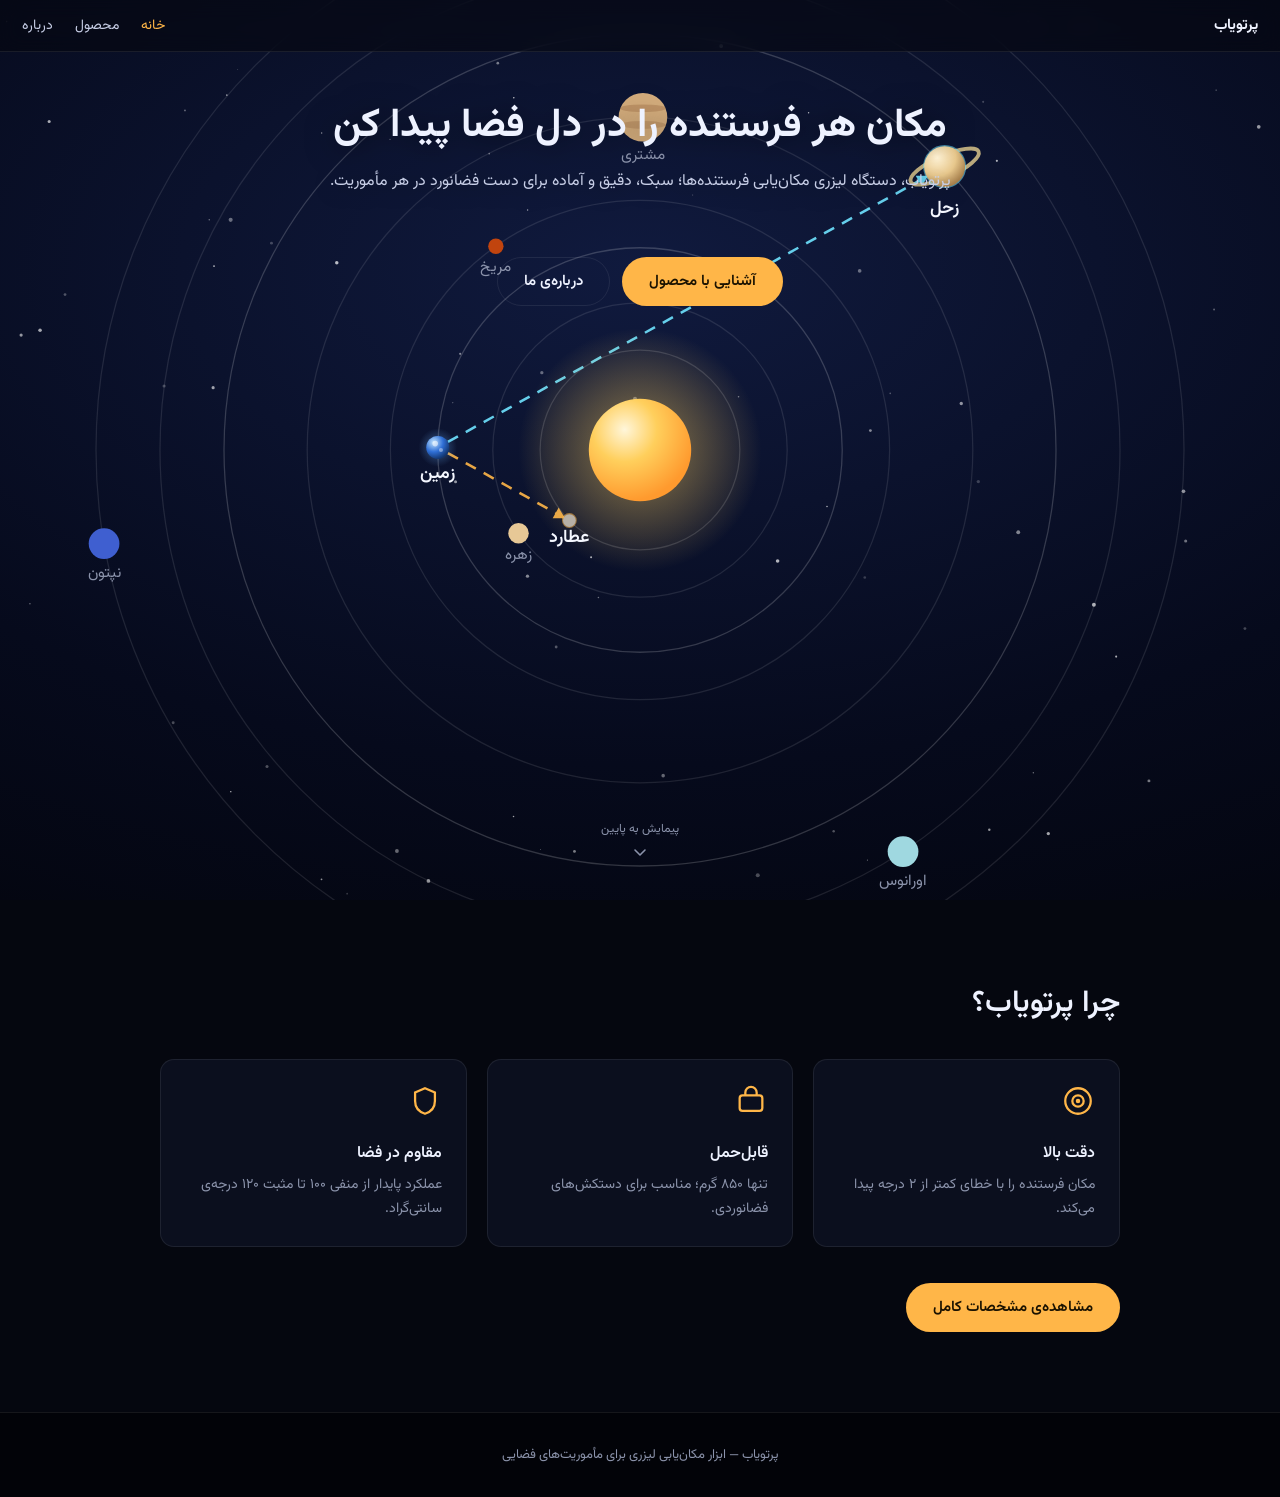
==== index.html @ bbfb4006 "Add files via upload" ====
<!DOCTYPE html>
<html lang="fa" dir="rtl">
<head>
<meta charset="UTF-8">
<meta name="viewport" content="width=device-width, initial-scale=1.0">
<meta name="color-scheme" content="dark">
<title>پرتویاب | مکان‌یابی لیزری فرستنده‌های فضایی</title>
<link rel="preconnect" href="https://fonts.googleapis.com">
<link rel="preconnect" href="https://fonts.gstatic.com" crossorigin>
<link href="https://fonts.googleapis.com/css2?family=Vazirmatn:wght@400;500;600;700&display=swap" rel="stylesheet">
<link rel="stylesheet" href="styles.css">
</head>
<body>

<nav class="nav">
  <a class="nav-mark" href="index.html">پرتویاب</a>
  <div class="nav-links">
    <a href="index.html">خانه</a>
    <a href="product.html">محصول</a>
    <a href="about.html">درباره</a>
  </div>
</nav>

<div id="bg-root"></div>

<main>
  <section id="hero" class="hero">
    <div class="hero-inner">
      <h1 class="hero-title">مکان هر فرستنده را در دل فضا پیدا کن</h1>
      <p class="hero-sub">پرتویاب، دستگاه لیزری مکان‌یابی فرستنده‌ها؛ سبک، دقیق و آماده برای دست فضانورد در هر مأموریت.</p>
      <p class="hero-caption" id="caption" aria-live="polite"></p>
      <div class="hero-ctas">
        <a class="btn" href="product.html">آشنایی با محصول</a>
        <a class="btn btn-ghost" href="about.html">درباره‌ی ما</a>
      </div>
    </div>
    <a href="#more" class="scroll-cue">
      <span>پیمایش به پایین</span>
      <svg width="16" height="16" viewBox="0 0 16 16" aria-hidden="true"><path d="M3 6l5 5 5-5" stroke="currentColor" stroke-width="1.6" fill="none" stroke-linecap="round" stroke-linejoin="round"/></svg>
    </a>
  </section>

  <section id="more" class="section">
    <div class="section-inner">
      <h2>چرا پرتویاب؟</h2>
      <div class="grid">
        <div class="card">
          <svg class="icon" viewBox="0 0 24 24" fill="none" stroke="currentColor" stroke-width="1.6"><circle cx="12" cy="12" r="9"/><circle cx="12" cy="12" r="4"/><circle cx="12" cy="12" r="0.8" fill="currentColor"/></svg>
          <h3>دقت بالا</h3>
          <p>مکان فرستنده را با خطای کمتر از ۲ درجه پیدا می‌کند.</p>
        </div>
        <div class="card">
          <svg class="icon" viewBox="0 0 24 24" fill="none" stroke="currentColor" stroke-width="1.6"><rect x="4" y="8" width="16" height="11" rx="2"/><path d="M8 8V6a4 4 0 0 1 8 0v2"/></svg>
          <h3>قابل‌حمل</h3>
          <p>تنها ۸۵۰ گرم؛ مناسب برای دستکش‌های فضانوردی.</p>
        </div>
        <div class="card">
          <svg class="icon" viewBox="0 0 24 24" fill="none" stroke="currentColor" stroke-width="1.6"><path d="M12 3l7 3v6c0 5-3.2 7.8-7 9-3.8-1.2-7-4-7-9V6l7-3z"/></svg>
          <h3>مقاوم در فضا</h3>
          <p>عملکرد پایدار از منفی ۱۰۰ تا مثبت ۱۲۰ درجه‌ی سانتی‌گراد.</p>
        </div>
      </div>
      <div class="section-cta">
        <a class="btn" href="product.html">مشاهده‌ی مشخصات کامل</a>
      </div>
    </div>
  </section>
</main>

<footer class="site-footer">
  <p>پرتویاب — ابزار مکان‌یابی لیزری برای مأموریت‌های فضایی</p>
</footer>

<script src="script.js"></script>
</body>
</html>
---- styles.css ----
:root{
  --void:#05070f;
  --void-2:#020308;
  --nebula:#101a3e;
  --nebula-2:#060a1c;
  --ink:#eef2ff;
  --ink-soft:#c7cee6;
  --ink-mute:#8b93ab;
  --gold:#ffb648;
  --cyan:#6fe3ff;
  --card:#0b0f1e;
  --border:rgba(255,255,255,0.08);
  --font:'Vazirmatn', Tahoma, Arial, sans-serif;
  color-scheme: dark;
}
*{ box-sizing:border-box; }
html,body{ margin:0; padding:0; background:var(--void); }
body{ font-family:var(--font); color:var(--ink); }
a{ color:inherit; }
@media (prefers-reduced-motion:no-preference){ html{ scroll-behavior:smooth; } }

/* nav */
.nav{ position:fixed; top:0; left:0; right:0; z-index:50; display:flex; align-items:center; justify-content:space-between; padding:14px 22px; background:rgba(5,7,15,0.6); backdrop-filter:blur(10px); -webkit-backdrop-filter:blur(10px); border-bottom:1px solid var(--border); }
.nav-mark{ font-size:15px; font-weight:700; color:var(--ink); text-decoration:none; }
.nav-links{ display:flex; gap:22px; }
.nav-links a{ font-size:14px; color:var(--ink-soft); text-decoration:none; }
.nav-links a:hover{ color:var(--ink); }
.nav-links a[aria-current="page"]{ color:var(--gold); }
.nav-links a:focus-visible{ outline:2px solid var(--ink); outline-offset:3px; border-radius:4px; }

/* fixed animated background (injected by script.js into #bg-root) */
.bg-solar{ position:fixed; inset:0; z-index:0; background:radial-gradient(ellipse 130% 100% at 50% 30%, var(--nebula) 0%, var(--nebula-2) 55%, var(--void-2) 100%); }
#solar-svg{ position:absolute; inset:0; width:100%; height:100%; display:block; }
.label{ text-anchor:middle; font-family:var(--font); }
.label-strong{ fill:#f4f7ff; font-weight:600; font-size:14px; }
.label-soft{ fill:var(--ink-mute); font-weight:400; font-size:12px; }
.planet{ cursor:pointer; }
.traveler{ pointer-events:none; }
.pulse{ fill:none; stroke-width:1.6; opacity:.55; transform-box:fill-box; transform-origin:center; }
.pulse-gold{ stroke:var(--gold); }
.pulse-cyan{ stroke:var(--cyan); }
#path-em,#path-es{ transition:stroke-width .2s ease; }
.boost{ stroke-width:4; }
@media (prefers-reduced-motion:no-preference){
  .pulse{ animation:pulse 2.4s ease-out infinite; }
  #path-em,#path-es{ animation:dashflow 1.3s linear infinite; }
  .star.twinkle{ animation:twinkle 3s ease-in-out infinite; }
  .diag-pulse{ animation:pulse 2.4s ease-out infinite; transform-box:fill-box; transform-origin:center; }
}
@keyframes pulse{ 0%{ transform:scale(1); opacity:.55; } 100%{ transform:scale(2.8); opacity:0; } }
@keyframes twinkle{ 0%,100%{ opacity:.25; } 50%{ opacity:.9; } }
@keyframes dashflow{ to{ stroke-dashoffset:-32; } }

/* home hero */
.hero{ position:relative; z-index:1; min-height:100vh; min-height:100dvh; display:flex; flex-direction:column; align-items:center; text-align:center; padding:calc(64px + 4vh) 20px 40px; pointer-events:none; }
.hero-inner{ max-width:640px; }
.hero-title{ margin:0 0 16px; font-size:clamp(24px,5vw,40px); font-weight:700; line-height:1.3; text-shadow:0 2px 28px rgba(0,0,0,.55); }
.hero-sub{ margin:0 0 20px; font-size:16px; color:var(--ink-soft); line-height:1.75; text-shadow:0 2px 20px rgba(0,0,0,.5); }
.hero-caption{ min-height:1.5em; margin:0 0 20px; font-size:14px; font-weight:500; color:var(--gold); text-shadow:0 2px 16px rgba(0,0,0,.6); }
.hero-ctas{ display:flex; gap:12px; justify-content:center; flex-wrap:wrap; }
.scroll-cue{ pointer-events:auto; margin-top:auto; display:flex; flex-direction:column; align-items:center; gap:6px; color:var(--ink-mute); text-decoration:none; font-size:12px; }
.scroll-cue:focus-visible{ outline:2px solid var(--ink); outline-offset:4px; border-radius:6px; }

/* short page header (product / about) */
.page-header{ position:relative; z-index:1; min-height:50vh; display:flex; flex-direction:column; justify-content:center; align-items:center; text-align:center; padding:110px 20px 40px; pointer-events:none; }
.page-header h1{ margin:0 0 12px; font-size:clamp(26px,5vw,42px); font-weight:700; text-shadow:0 2px 28px rgba(0,0,0,.6); }
.page-header p{ margin:0; max-width:560px; font-size:16px; color:var(--ink-soft); line-height:1.7; text-shadow:0 2px 20px rgba(0,0,0,.5); }

/* content sections */
.section{ position:relative; z-index:10; background:var(--void); padding:80px 20px; }
.section-alt{ background:#070b18; }
.section-inner{ max-width:960px; margin:0 auto; }
.section h2{ margin:0 0 16px; font-size:clamp(22px,3.4vw,30px); font-weight:600; }
.section p{ margin:0 0 14px; font-size:16px; line-height:1.85; color:var(--ink-soft); max-width:720px; }
.section p:last-child{ margin-bottom:0; }
.section-cta{ margin-top:36px; }

.grid{ display:grid; grid-template-columns:repeat(auto-fit,minmax(220px,1fr)); gap:20px; margin-top:32px; }
.card{ background:var(--card); border:1px solid var(--border); border-radius:14px; padding:24px; }
.card .icon{ width:34px; height:34px; color:var(--gold); margin-bottom:14px; }
.card h3{ margin:0 0 8px; font-size:16px; font-weight:600; }
.card p{ margin:0; font-size:14px; color:var(--ink-mute); line-height:1.7; max-width:none; }

.spec-table{ width:100%; border-collapse:collapse; margin-top:8px; }
.spec-table tr{ border-bottom:1px solid var(--border); }
.spec-table td{ padding:14px 4px; font-size:15px; }
.spec-table td:first-child{ color:var(--ink-mute); width:46%; }
.spec-table td:last-child{ color:var(--ink); font-weight:500; }

.list-clean{ margin:0; padding:0; list-style:none; display:grid; gap:14px; }
.list-clean li{ padding-right:22px; position:relative; font-size:16px; color:var(--ink-soft); line-height:1.7; }
.list-clean li::before{ content:""; position:absolute; right:0; top:9px; width:7px; height:7px; border-radius:50%; background:var(--cyan); }

.btn{ display:inline-flex; align-items:center; gap:8px; padding:12px 26px; border-radius:999px; background:var(--gold); color:#1a1200; font-weight:600; font-size:15px; text-decoration:none; pointer-events:auto; border:1px solid transparent; }
.btn:hover{ background:#ffc670; }
.btn:focus-visible{ outline:2px solid var(--ink); outline-offset:4px; }
.btn-ghost{ background:transparent; border:1px solid var(--border); color:var(--ink); }
.btn-ghost:hover{ border-color:rgba(255,255,255,0.25); }

.how-diagram{ width:100%; max-width:520px; display:block; margin:32px auto 0; }
.diag-label{ font-family:var(--font); font-size:13px; fill:var(--ink-soft); }

.site-footer{ position:relative; z-index:10; background:var(--void-2); padding:32px 20px; text-align:center; border-top:1px solid var(--border); }
.site-footer p{ margin:0; font-size:13px; color:var(--ink-mute); }
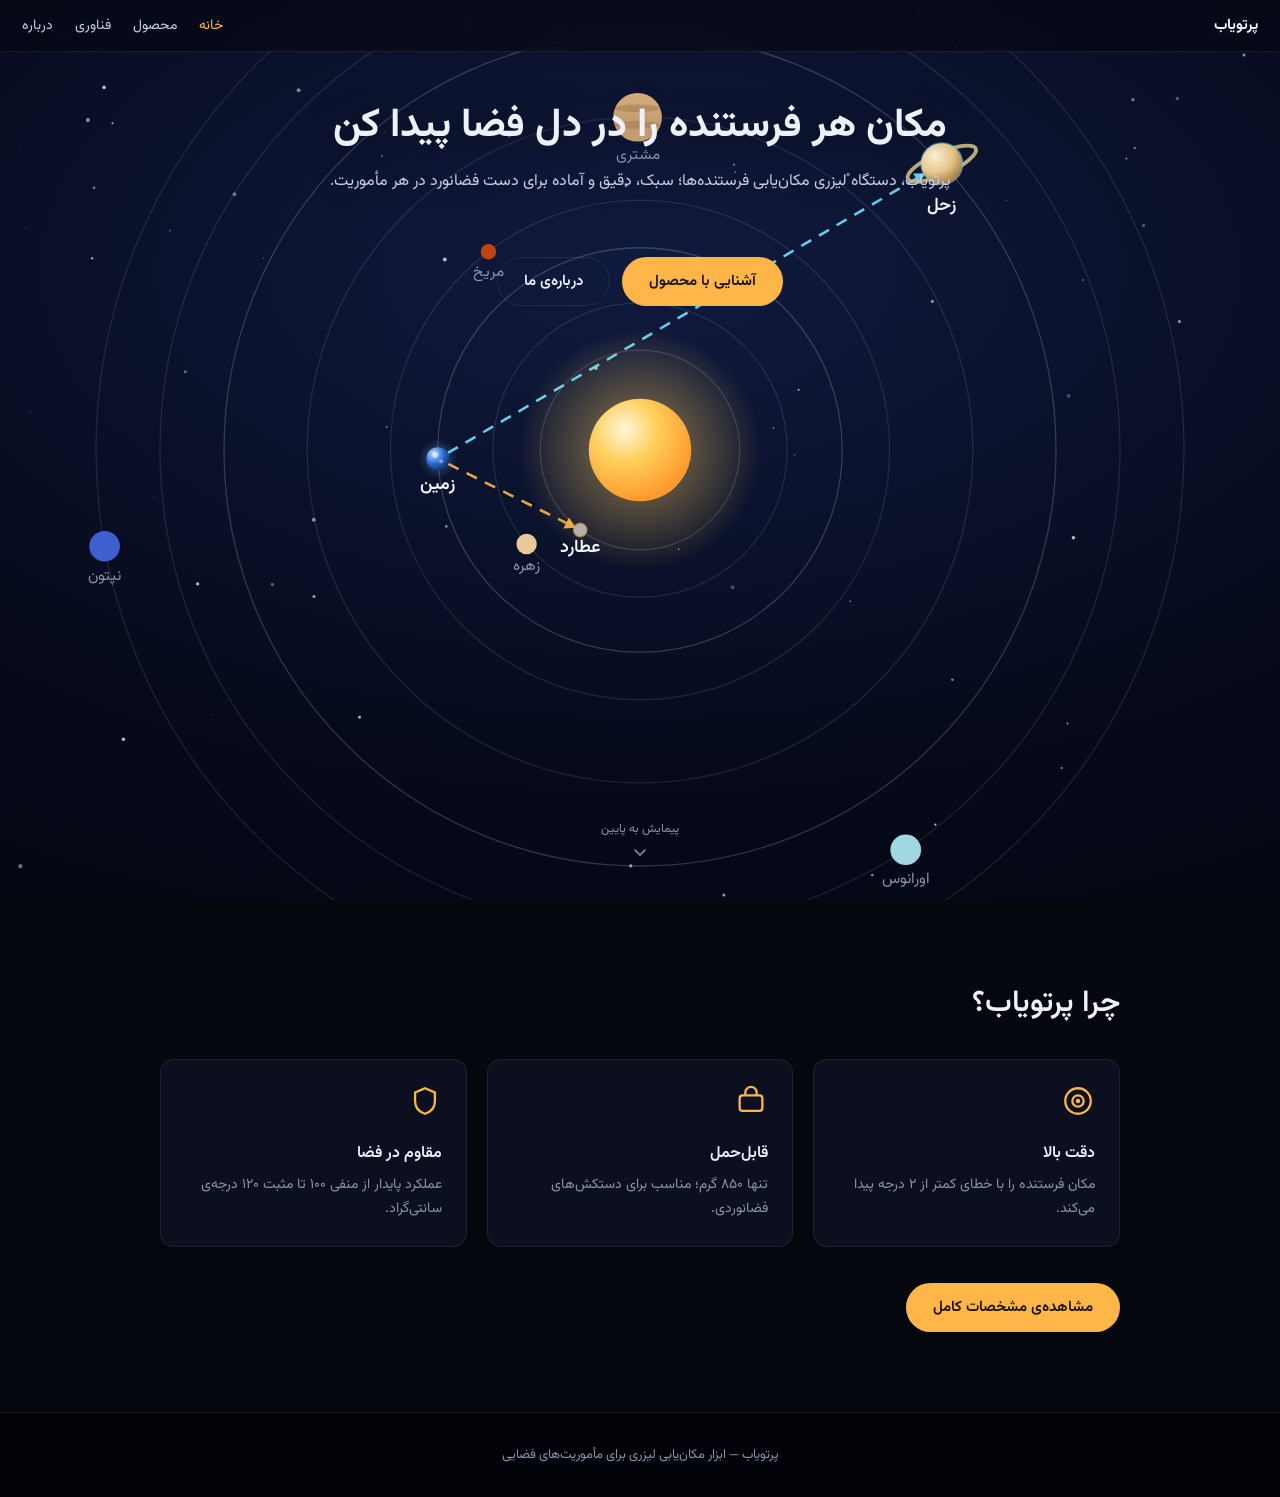
==== commit 2c976434: "Rename index_v02.html to index.html" ====
--- a/index.html
+++ b/index.html
@@ -17,6 +17,7 @@
   <div class="nav-links">
     <a href="index.html">خانه</a>
     <a href="product.html">محصول</a>
+    <a href="tech.html">فناوری</a>
     <a href="about.html">درباره</a>
   </div>
 </nav>
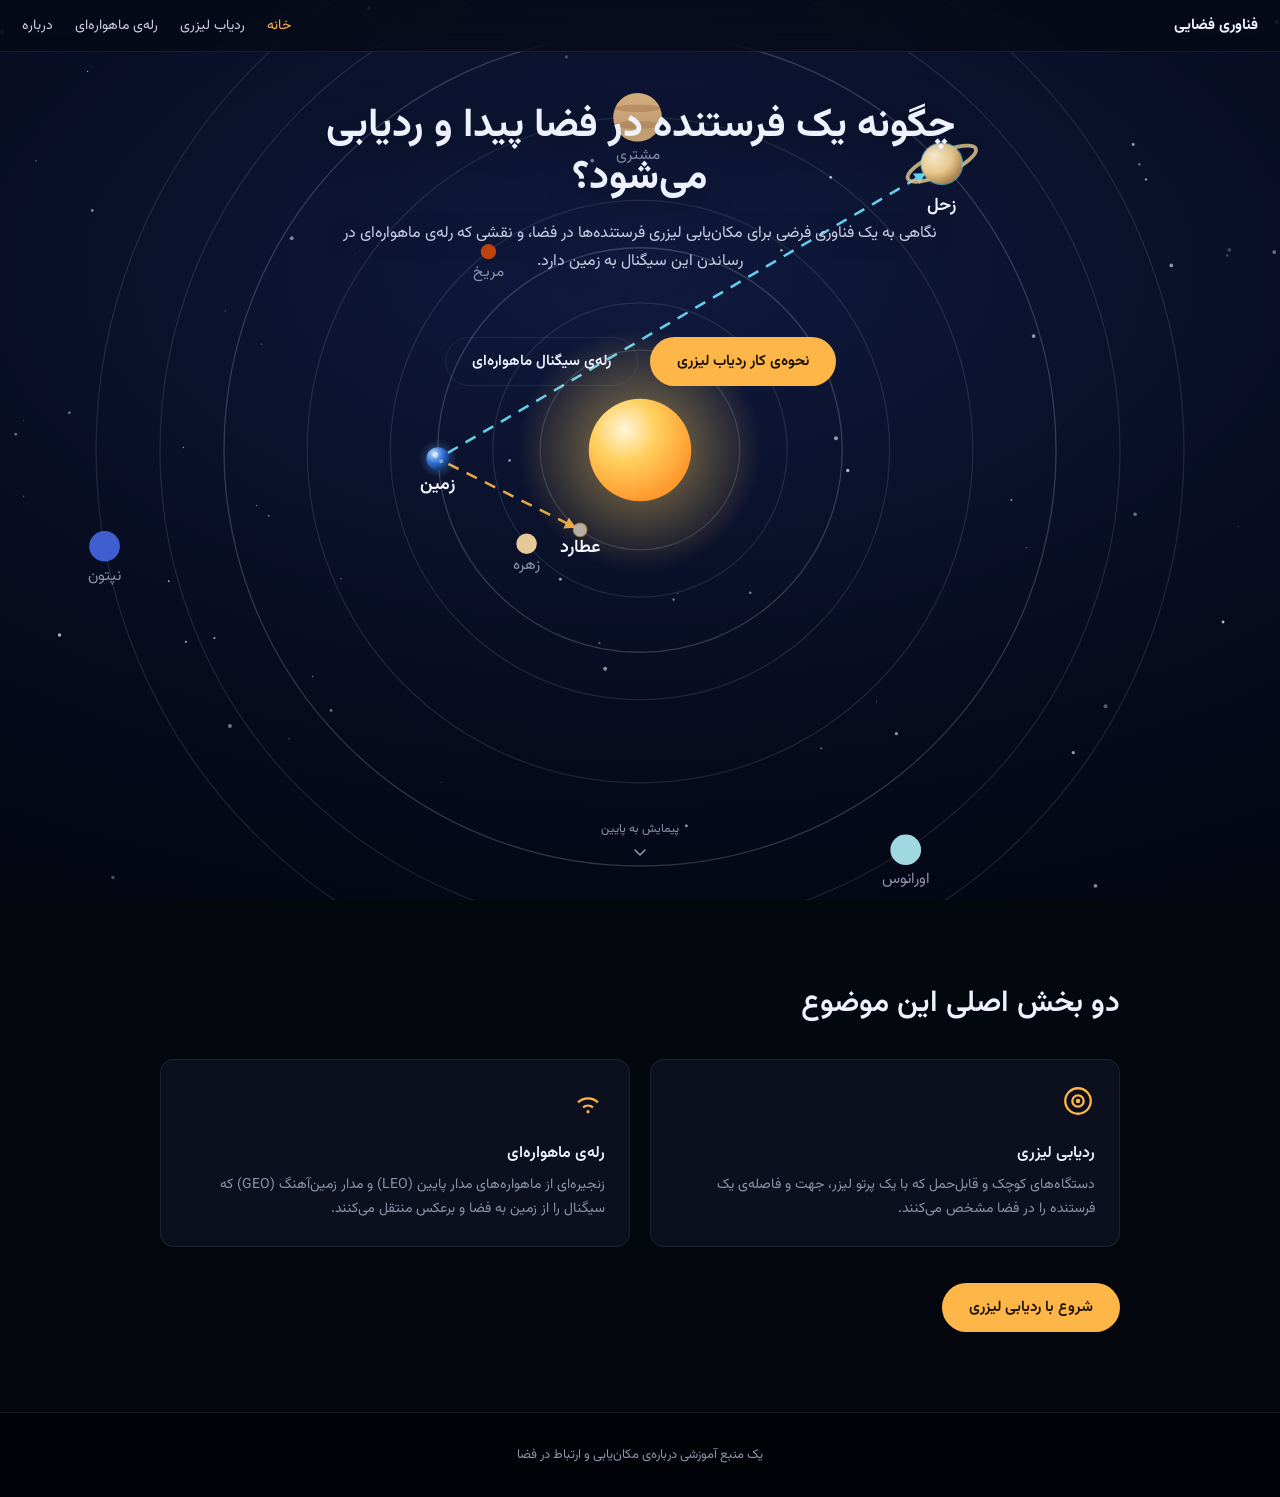
==== commit 06055249: "Add files via upload" ====
--- a/index.html
+++ b/index.html
@@ -4,7 +4,7 @@
 <meta charset="UTF-8">
 <meta name="viewport" content="width=device-width, initial-scale=1.0">
 <meta name="color-scheme" content="dark">
-<title>پرتویاب | مکان‌یابی لیزری فرستنده‌های فضایی</title>
+<title>مکان‌یابی لیزری و ارتباط ماهواره‌ای در فضا</title>
 <link rel="preconnect" href="https://fonts.googleapis.com">
 <link rel="preconnect" href="https://fonts.gstatic.com" crossorigin>
 <link href="https://fonts.googleapis.com/css2?family=Vazirmatn:wght@400;500;600;700&display=swap" rel="stylesheet">
@@ -13,11 +13,11 @@
 <body>
 
 <nav class="nav">
-  <a class="nav-mark" href="index.html">پرتویاب</a>
+  <a class="nav-mark" href="index.html">فناوری فضایی</a>
   <div class="nav-links">
     <a href="index.html">خانه</a>
-    <a href="product.html">محصول</a>
-    <a href="tech.html">فناوری</a>
+    <a href="product.html">ردیاب لیزری</a>
+    <a href="tech.html">رله‌ی ماهواره‌ای</a>
     <a href="about.html">درباره</a>
   </div>
 </nav>
@@ -27,12 +27,12 @@
 <main>
   <section id="hero" class="hero">
     <div class="hero-inner">
-      <h1 class="hero-title">مکان هر فرستنده را در دل فضا پیدا کن</h1>
-      <p class="hero-sub">پرتویاب، دستگاه لیزری مکان‌یابی فرستنده‌ها؛ سبک، دقیق و آماده برای دست فضانورد در هر مأموریت.</p>
+      <h1 class="hero-title">چگونه یک فرستنده در فضا پیدا و ردیابی می‌شود؟</h1>
+      <p class="hero-sub">نگاهی به یک فناوری فرضی برای مکان‌یابی لیزری فرستنده‌ها در فضا، و نقشی که رله‌ی ماهواره‌ای در رساندن این سیگنال به زمین دارد.</p>
       <p class="hero-caption" id="caption" aria-live="polite"></p>
       <div class="hero-ctas">
-        <a class="btn" href="product.html">آشنایی با محصول</a>
-        <a class="btn btn-ghost" href="about.html">درباره‌ی ما</a>
+        <a class="btn" href="product.html">نحوه‌ی کار ردیاب لیزری</a>
+        <a class="btn btn-ghost" href="tech.html">رله‌ی سیگنال ماهواره‌ای</a>
       </div>
     </div>
     <a href="#more" class="scroll-cue">
@@ -43,33 +43,28 @@
 
   <section id="more" class="section">
     <div class="section-inner">
-      <h2>چرا پرتویاب؟</h2>
+      <h2>دو بخش اصلی این موضوع</h2>
       <div class="grid">
         <div class="card">
           <svg class="icon" viewBox="0 0 24 24" fill="none" stroke="currentColor" stroke-width="1.6"><circle cx="12" cy="12" r="9"/><circle cx="12" cy="12" r="4"/><circle cx="12" cy="12" r="0.8" fill="currentColor"/></svg>
-          <h3>دقت بالا</h3>
-          <p>مکان فرستنده را با خطای کمتر از ۲ درجه پیدا می‌کند.</p>
+          <h3>ردیابی لیزری</h3>
+          <p>دستگاه‌های کوچک و قابل‌حمل که با یک پرتو لیزر، جهت و فاصله‌ی یک فرستنده را در فضا مشخص می‌کنند.</p>
         </div>
         <div class="card">
-          <svg class="icon" viewBox="0 0 24 24" fill="none" stroke="currentColor" stroke-width="1.6"><rect x="4" y="8" width="16" height="11" rx="2"/><path d="M8 8V6a4 4 0 0 1 8 0v2"/></svg>
-          <h3>قابل‌حمل</h3>
-          <p>تنها ۸۵۰ گرم؛ مناسب برای دستکش‌های فضانوردی.</p>
-        </div>
-        <div class="card">
-          <svg class="icon" viewBox="0 0 24 24" fill="none" stroke="currentColor" stroke-width="1.6"><path d="M12 3l7 3v6c0 5-3.2 7.8-7 9-3.8-1.2-7-4-7-9V6l7-3z"/></svg>
-          <h3>مقاوم در فضا</h3>
-          <p>عملکرد پایدار از منفی ۱۰۰ تا مثبت ۱۲۰ درجه‌ی سانتی‌گراد.</p>
+          <svg class="icon" viewBox="0 0 24 24" fill="none" stroke="currentColor" stroke-width="1.6"><path d="M5 13a10 10 0 0 1 14 0"/><path d="M8.5 16.5a5.5 5.5 0 0 1 7 0"/><circle cx="12" cy="19.5" r="1.1" fill="currentColor" stroke="none"/></svg>
+          <h3>رله‌ی ماهواره‌ای</h3>
+          <p>زنجیره‌ای از ماهواره‌های مدار پایین (LEO) و مدار زمین‌آهنگ (GEO) که سیگنال را از زمین به فضا و برعکس منتقل می‌کنند.</p>
         </div>
       </div>
       <div class="section-cta">
-        <a class="btn" href="product.html">مشاهده‌ی مشخصات کامل</a>
+        <a class="btn" href="product.html">شروع با ردیابی لیزری</a>
       </div>
     </div>
   </section>
 </main>
 
 <footer class="site-footer">
-  <p>پرتویاب — ابزار مکان‌یابی لیزری برای مأموریت‌های فضایی</p>
+  <p>یک منبع آموزشی درباره‌ی مکان‌یابی و ارتباط در فضا</p>
 </footer>
 
 <script src="script.js"></script>
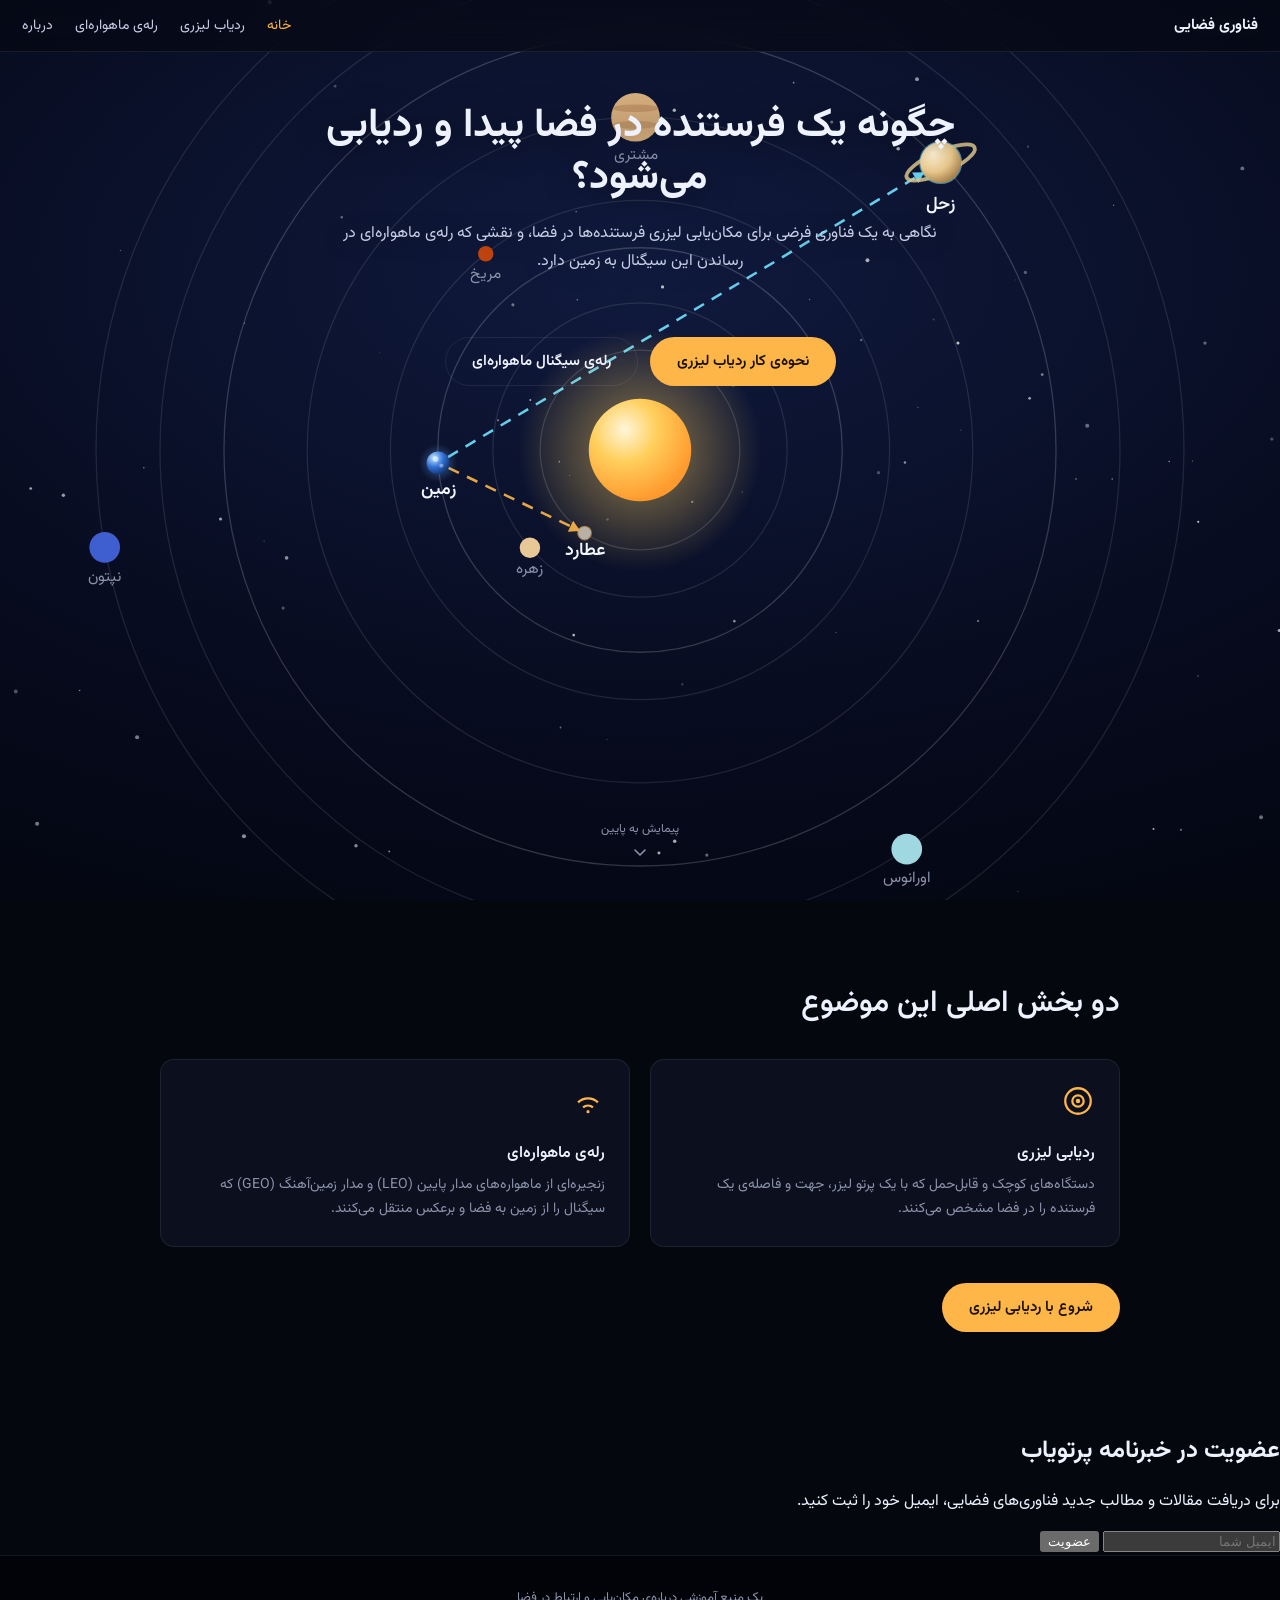
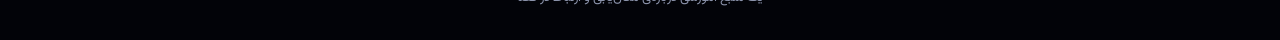
==== commit 644b4d63: "Update index.html" ====
--- a/index.html
+++ b/index.html
@@ -61,6 +61,38 @@
       </div>
     </div>
   </section>
+  <section class="newsletter">
+    <div class="newsletter-content">
+        <h2>عضویت در خبرنامه پرتویاب</h2>
+
+        <p>
+            برای دریافت مقالات و مطالب جدید فناوری‌های فضایی، ایمیل خود را ثبت کنید.
+        </p>
+
+        <form
+            action="https://formspree.io/f/xrpbpaeb"
+            method="POST"
+            class="newsletter-form"
+        >
+            <input
+                type="email"
+                name="email"
+                placeholder="ایمیل شما"
+                required
+            >
+
+            <input
+                type="hidden"
+                name="subject"
+                value="عضویت جدید در خبرنامه پرتویاب"
+            >
+
+            <button type="submit">
+                عضویت
+            </button>
+        </form>
+    </div>
+</section>
 </main>
 
 <footer class="site-footer">
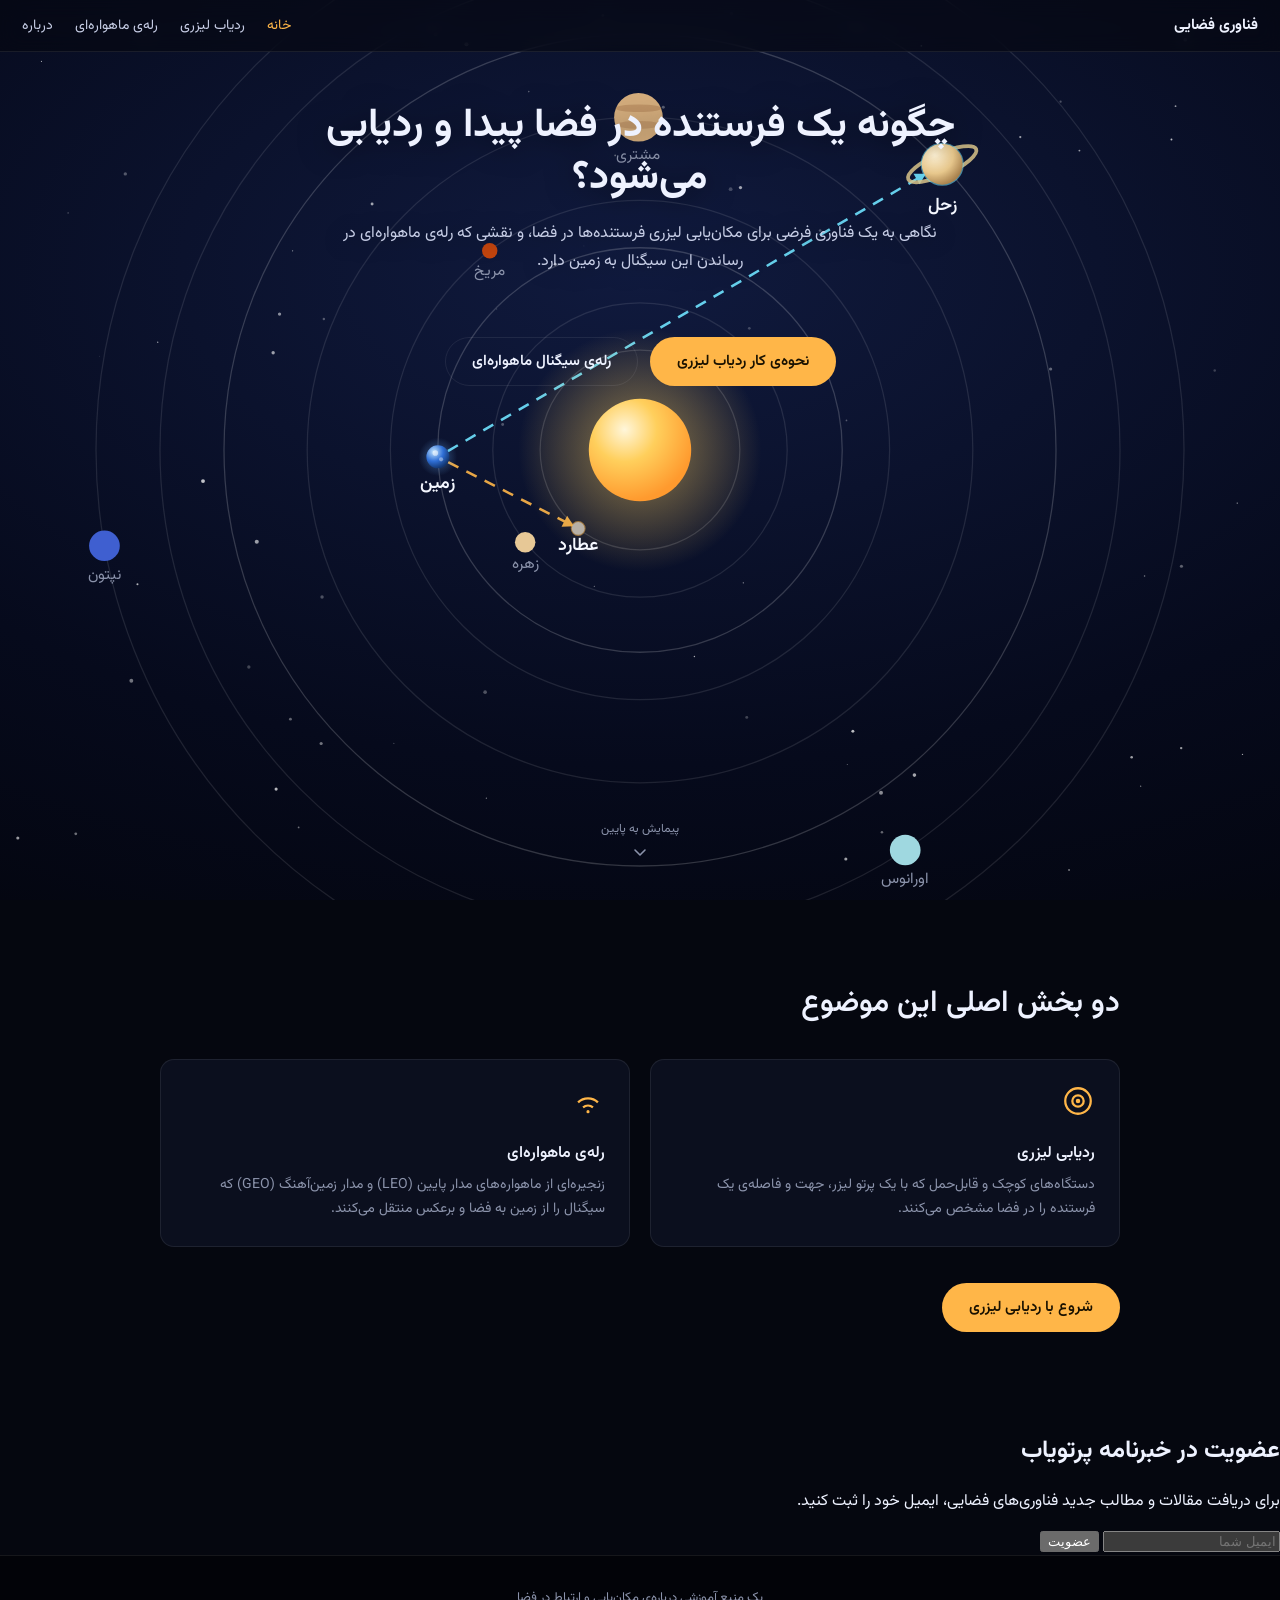
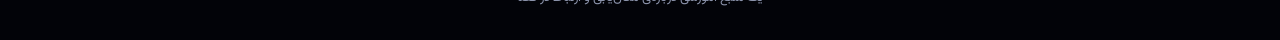
==== commit fc1c6621: "Update index.html" ====
--- a/index.html
+++ b/index.html
@@ -61,38 +61,34 @@
       </div>
     </div>
   </section>
+
+  <!-- کد فرم را اینجا قرار دهید -->
   <section class="newsletter">
     <div class="newsletter-content">
-        <h2>عضویت در خبرنامه پرتویاب</h2>
+      <h2>عضویت در خبرنامه پرتویاب</h2>
+      <p>برای دریافت مقالات و مطالب جدید فناوری‌های فضایی، ایمیل خود را ثبت کنید.</p>
 
-        <p>
-            برای دریافت مقالات و مطالب جدید فناوری‌های فضایی، ایمیل خود را ثبت کنید.
-        </p>
+      <form
+        action="https://formspree.io/f/YOUR_FORM_ID"
+        method="POST"
+        class="newsletter-form"
+      >
+        <input
+          type="email"
+          name="email"
+          placeholder="ایمیل شما"
+          required
+        >
+        <input
+          type="hidden"
+          name="subject"
+          value="عضویت جدید در خبرنامه پرتویاب"
+        >
+        <button type="submit">عضویت</button>
+      </form>
+    </div>
+  </section>
 
-        <form
-            action="https://formspree.io/f/xrpbpaeb"
-            method="POST"
-            class="newsletter-form"
-        >
-            <input
-                type="email"
-                name="email"
-                placeholder="ایمیل شما"
-                required
-            >
-
-            <input
-                type="hidden"
-                name="subject"
-                value="عضویت جدید در خبرنامه پرتویاب"
-            >
-
-            <button type="submit">
-                عضویت
-            </button>
-        </form>
-    </div>
-</section>
 </main>
 
 <footer class="site-footer">
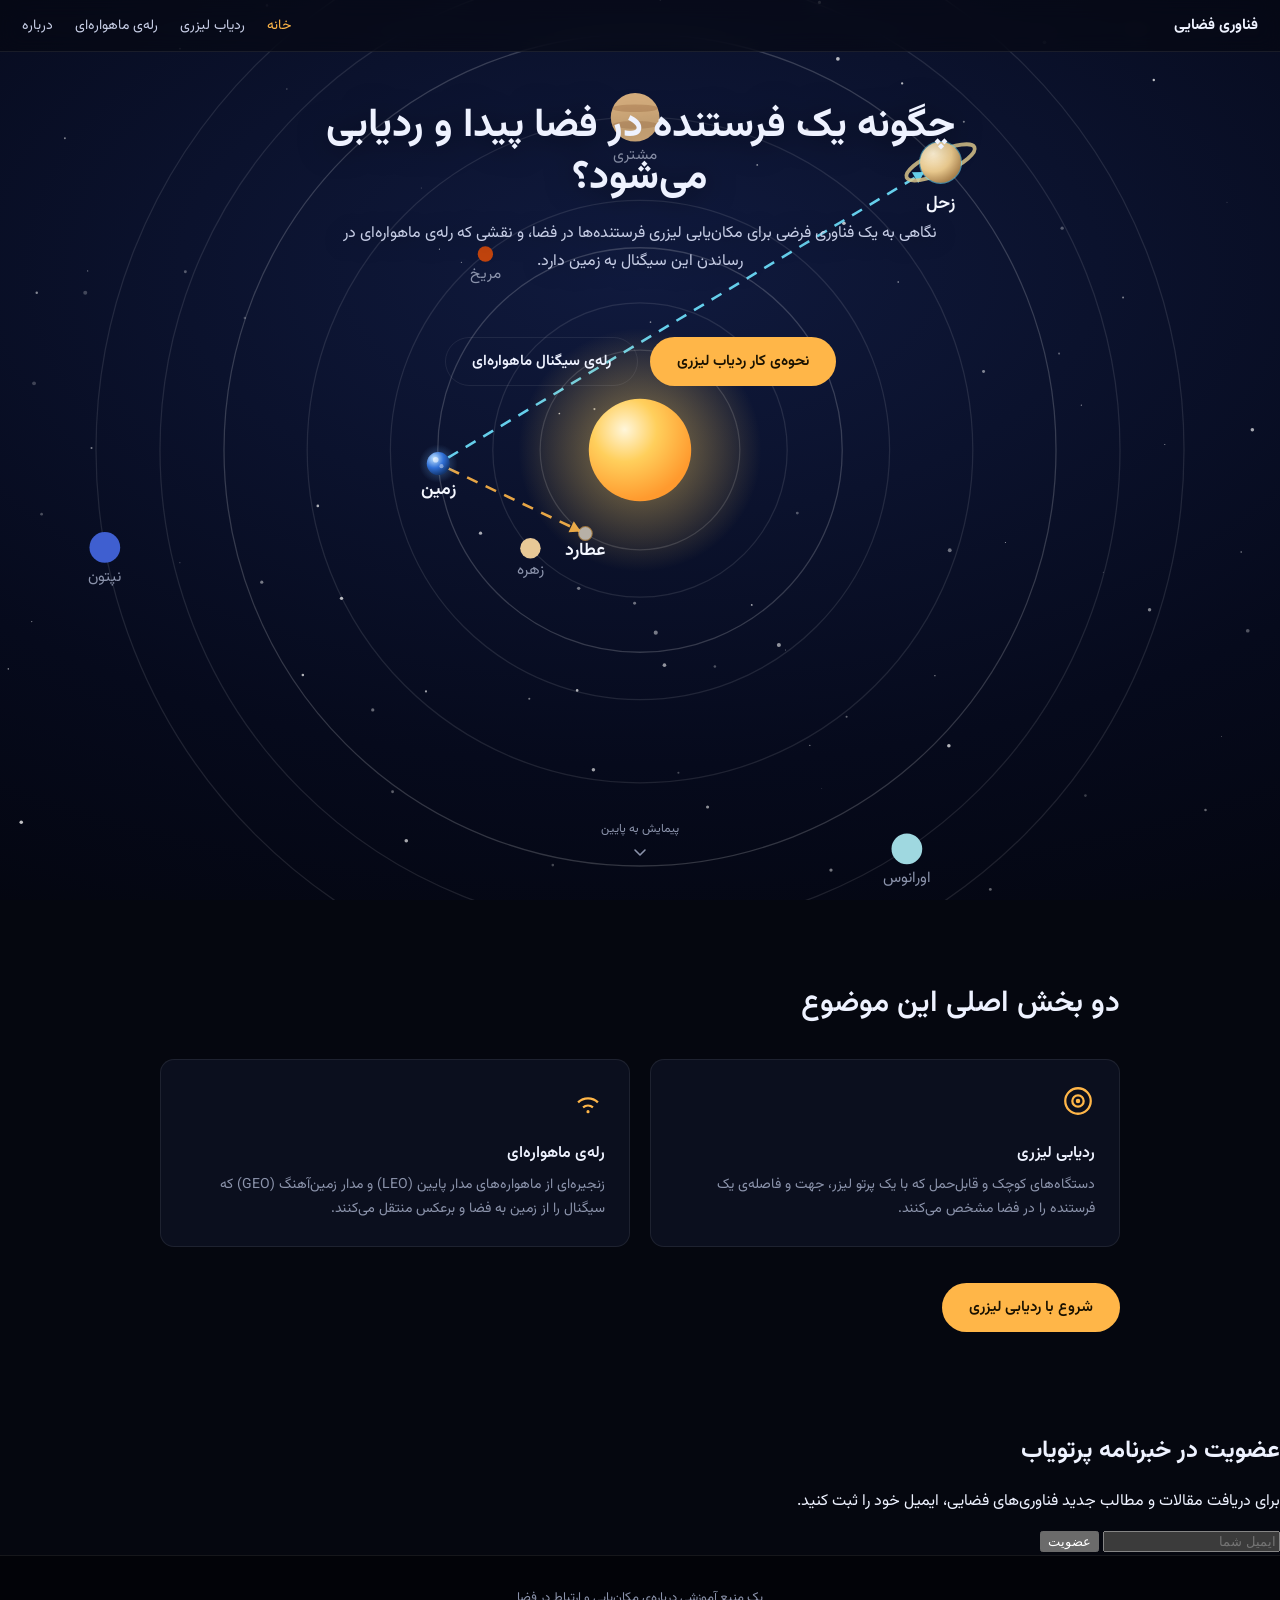
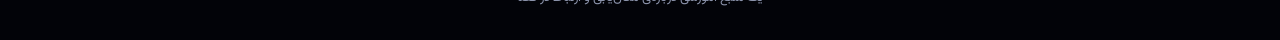
==== commit dfd32baf: "Update index.html" ====
--- a/index.html
+++ b/index.html
@@ -69,7 +69,7 @@
       <p>برای دریافت مقالات و مطالب جدید فناوری‌های فضایی، ایمیل خود را ثبت کنید.</p>
 
       <form
-        action="https://formspree.io/f/YOUR_FORM_ID"
+        action="https://formspree.io/f/xrpbpaeb"
         method="POST"
         class="newsletter-form"
       >
@@ -88,7 +88,7 @@
       </form>
     </div>
   </section>
-
+  
 </main>
 
 <footer class="site-footer">
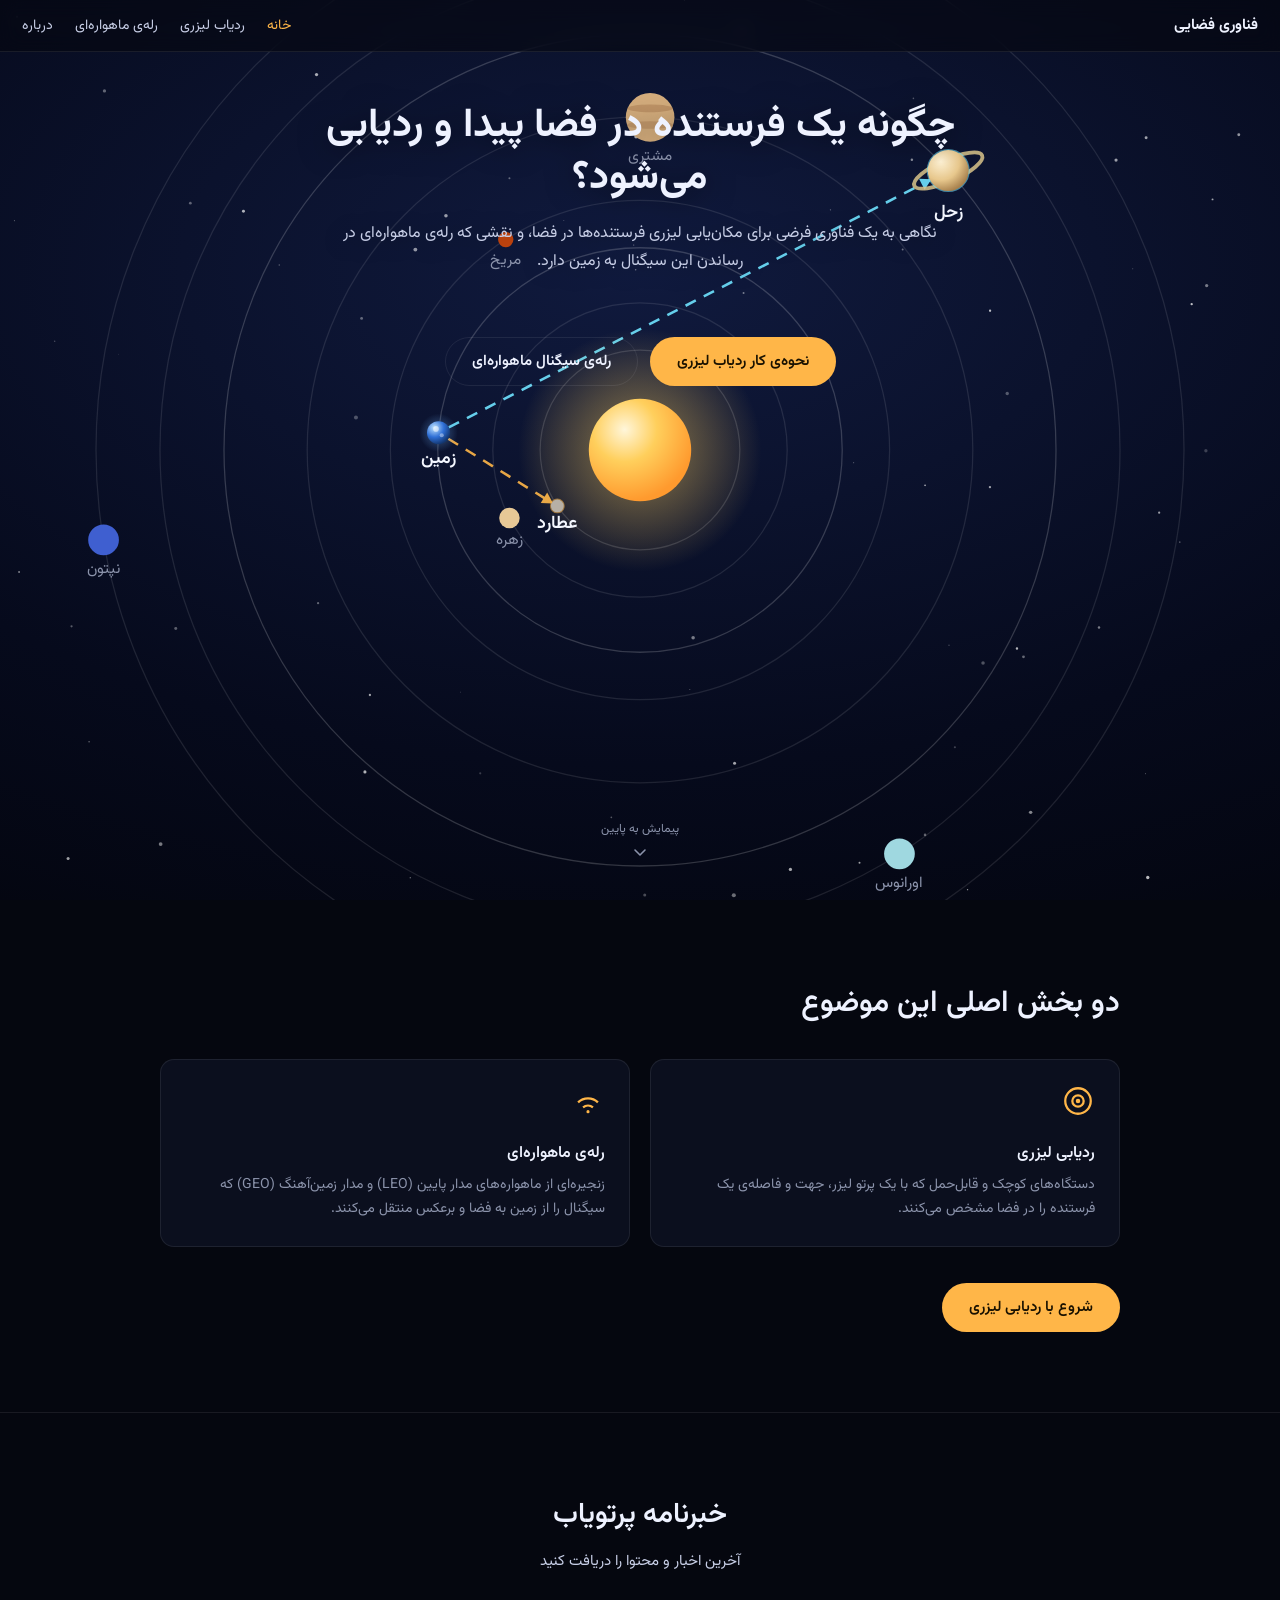
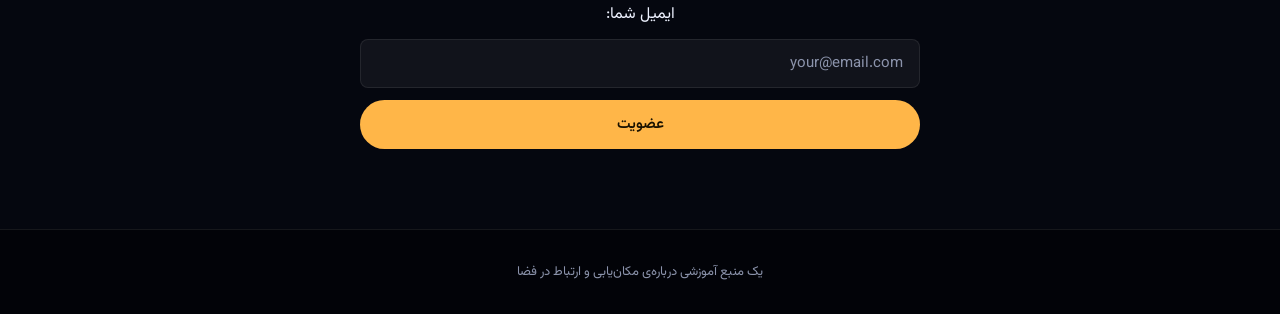
==== commit ca25b900: "Update index.html" ====
--- a/index.html
+++ b/index.html
@@ -64,30 +64,25 @@
 
   <!-- کد فرم را اینجا قرار دهید -->
   <section class="newsletter">
-    <div class="newsletter-content">
-      <h2>عضویت در خبرنامه پرتویاب</h2>
-      <p>برای دریافت مقالات و مطالب جدید فناوری‌های فضایی، ایمیل خود را ثبت کنید.</p>
+  <div class="newsletter-content">
+    <h2>خبرنامه پرتویاب</h2>
+    <p>آخرین اخبار و محتوا را دریافت کنید</p>
+    
+    <form action="https://formspree.io/f/xrpbpaeb" method="POST" class="newsletter-form">
+      <label for="email">ایمیل شما:</label>
+      <input 
+        type="email" 
+        name="email" 
+        id="email"
+        placeholder="your@email.com"
+        required
+      >
+      
+      <button type="submit">عضویت</button>
+    </form>
+  </div>
+  </section>
 
-      <form
-        action="https://formspree.io/f/xrpbpaeb"
-        method="POST"
-        class="newsletter-form"
-      >
-        <input
-          type="email"
-          name="email"
-          placeholder="ایمیل شما"
-          required
-        >
-        <input
-          type="hidden"
-          name="subject"
-          value="عضویت جدید در خبرنامه پرتویاب"
-        >
-        <button type="submit">عضویت</button>
-      </form>
-    </div>
-  </section>
   
 </main>
 
--- a/styles.css
+++ b/styles.css
@@ -102,3 +102,92 @@
 
 .site-footer{ position:relative; z-index:10; background:var(--void-2); padding:32px 20px; text-align:center; border-top:1px solid var(--border); }
 .site-footer p{ margin:0; font-size:13px; color:var(--ink-mute); }
+
+/* Newsletter Section */
+.newsletter {
+  position: relative;
+  z-index: 10;
+  background: var(--void);
+  padding: 80px 20px;
+  border-top: 1px solid var(--border);
+}
+
+.newsletter-content {
+  max-width: 560px;
+  margin: 0 auto;
+  text-align: center;
+}
+
+.newsletter-content h2 {
+  margin: 0 0 12px;
+  font-size: 28px;
+  font-weight: 600;
+  color: var(--ink);
+}
+
+.newsletter-content p {
+  margin: 0 0 28px;
+  font-size: 15px;
+  color: var(--ink-soft);
+  line-height: 1.7;
+}
+
+.newsletter-form {
+  display: flex;
+  flex-direction: column;
+  gap: 12px;
+  margin-top: 20px;
+}
+
+.newsletter-form input[type="email"] {
+  padding: 12px 16px;
+  border: 1px solid var(--border);
+  border-radius: 8px;
+  background: rgba(255, 255, 255, 0.05);
+  color: var(--ink);
+  font-family: var(--font);
+  font-size: 15px;
+  transition: all 0.2s ease;
+}
+
+.newsletter-form input[type="email"]::placeholder {
+  color: var(--ink-mute);
+}
+
+.newsletter-form input[type="email"]:focus {
+  outline: none;
+  border-color: var(--gold);
+  background: rgba(255, 255, 255, 0.08);
+}
+
+.newsletter-form button {
+  padding: 12px 26px;
+  border-radius: 999px;
+  background: var(--gold);
+  color: #1a1200;
+  font-weight: 600;
+  font-size: 15px;
+  border: 1px solid transparent;
+  font-family: var(--font);
+  cursor: pointer;
+  transition: all 0.2s ease;
+}
+
+.newsletter-form button:hover {
+  background: #ffc670;
+}
+
+.newsletter-form button:focus-visible {
+  outline: 2px solid var(--ink);
+  outline-offset: 4px;
+}
+
+@media (max-width: 640px) {
+  .newsletter {
+    padding: 60px 20px;
+  }
+
+  .newsletter-content h2 {
+    font-size: 22px;
+  }
+}
